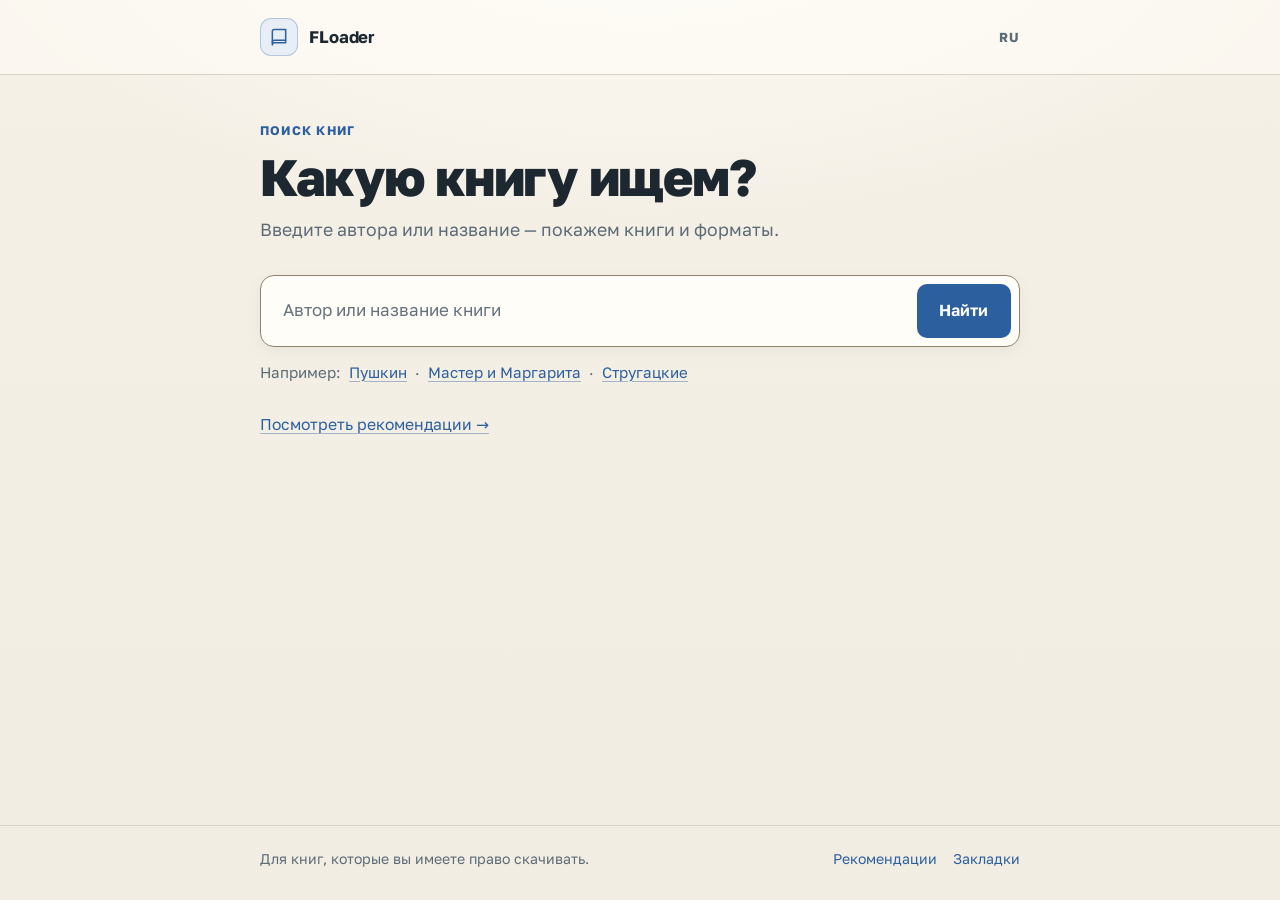
==== prototype/index.html @ ba786886 "Port search-first design and optimize catalog loading" ====
<!DOCTYPE html>
<html lang="ru">
<head>
  <meta charset="UTF-8">
  <meta name="viewport" content="width=device-width, initial-scale=1.0">
  <meta name="description" content="FLoader — простой поиск книг по автору или названию.">
  <title>FLoader — поиск книг</title>
  <link rel="icon" type="image/svg+xml" href="favicon.svg">
  <link rel="stylesheet" href="styles.css">
</head>
<body>
  <a class="skip-link" href="#main">Перейти к содержимому</a>

  <header class="site-header">
    <div class="shell header-inner">
      <a class="brand" href="#/search" aria-label="FLoader — на главную">
        <span class="brand-mark" aria-hidden="true">
          <svg viewBox="0 0 24 24" width="20" height="20" fill="none" stroke="currentColor" stroke-width="1.8" stroke-linecap="round" stroke-linejoin="round">
            <path d="M4 5.5A2.5 2.5 0 0 1 6.5 3H20v16H6.5A2.5 2.5 0 0 0 4 21.5V5.5Z"></path>
            <path d="M4 18.5A2.5 2.5 0 0 1 6.5 16H20"></path>
          </svg>
        </span>
        <span class="brand-name">FLoader</span>
      </a>
      <span class="language-label" aria-label="Язык интерфейса: русский">RU</span>
    </div>
  </header>

  <main id="main" class="shell main" tabindex="-1">
    <section id="view-search" class="view" aria-labelledby="search-title">
      <p class="eyebrow">Поиск книг</p>
      <h1 id="search-title" tabindex="-1">Какую книгу ищем?</h1>
      <p class="lead">Введите автора или название — покажем книги и форматы.</p>

      <form id="search-form" class="search-form" role="search">
        <label class="sr-only" for="search-input">Автор или название книги</label>
        <input id="search-input" name="q" type="search" placeholder="Автор или название книги" autocomplete="off" required>
        <button type="submit" class="button button-primary">Найти</button>
      </form>

      <p class="examples">
        <span>Например:</span>
        <button type="button" class="text-link" data-example="Пушкин">Пушкин</button>
        <span aria-hidden="true">·</span>
        <button type="button" class="text-link" data-example="Мастер и Маргарита">Мастер и Маргарита</button>
        <span aria-hidden="true">·</span>
        <button type="button" class="text-link" data-example="Стругацкие">Стругацкие</button>
      </p>

      <p class="quiet-link"><a href="#/recommendations" class="text-link">Посмотреть рекомендации <span aria-hidden="true">→</span></a></p>
    </section>

    <section id="view-results" class="view" hidden aria-labelledby="results-title">
      <a href="#/search" class="back-link">← Новый поиск</a>
      <p class="eyebrow">Результаты поиска</p>
      <h1 id="results-title" tabindex="-1"></h1>
      <p class="lead" id="results-lead"></p>
      <div id="results-content"></div>
    </section>

    <section id="view-author" class="view" hidden aria-labelledby="author-title">
      <a href="#/search" class="back-link">← Назад к поиску</a>
      <p class="eyebrow">Книги автора</p>
      <h1 id="author-title" tabindex="-1"></h1>
      <p class="lead" id="author-lead"></p>

      <div class="author-toolbar">
        <label class="field" for="author-filter">
          <span>Фильтр по названию</span>
          <input id="author-filter" type="search" placeholder="Введите часть названия..." autocomplete="off">
        </label>
        <div class="format-tabs" role="group" aria-label="Формат книги" id="author-formats"></div>
      </div>

      <div class="panel" id="author-books"></div>

      <div class="download-bar" id="download-bar">
        <div class="download-copy">
          <strong id="selected-count">Выбрано: 0</strong>
          <span id="selected-format">Формат EPUB</span>
        </div>
        <button type="button" class="button button-primary" id="download-button" disabled>Скачать</button>
      </div>
    </section>

    <section id="view-recommendations" class="view" hidden aria-labelledby="recs-title">
      <a href="#/search" class="back-link">← На главную</a>
      <p class="eyebrow">Что почитать</p>
      <h1 id="recs-title" tabindex="-1">Рекомендации</h1>
      <p class="lead">Несколько книг, которые советуют читатели.</p>
      <div class="panel" id="recommendations-list"></div>
      <button type="button" class="button button-secondary show-more" id="show-more-recs" hidden>Показать ещё</button>
    </section>

    <section id="view-bookmarks" class="view" hidden aria-labelledby="bookmarks-title">
      <a href="#/search" class="back-link">← На главную</a>
      <p class="eyebrow">Сохранённое</p>
      <h1 id="bookmarks-title" tabindex="-1">Закладки</h1>
      <div id="bookmarks-content"></div>
    </section>
  </main>

  <footer class="site-footer">
    <div class="shell footer-inner">
      <span>Для книг, которые вы имеете право скачивать.</span>
      <span class="footer-links">
        <a href="#/recommendations">Рекомендации</a>
        <a href="#/bookmarks">Закладки</a>
      </span>
    </div>
  </footer>

  <div class="toast" id="toast" role="status" aria-live="polite" hidden></div>

  <script src="app.js"></script>
</body>
</html>
---- prototype/styles.css ----
@font-face {
  font-family: "Golos Text";
  font-style: normal;
  font-weight: 400 900;
  font-display: swap;
  src: url("fonts/golos-text-cyrillic.woff2") format("woff2");
  unicode-range: U+0301, U+0400-045F, U+0490-0491, U+04B0-04B1, U+2116;
}

@font-face {
  font-family: "Golos Text";
  font-style: normal;
  font-weight: 400 900;
  font-display: swap;
  src: url("fonts/golos-text-latin.woff2") format("woff2");
  unicode-range: U+0000-00FF, U+0131, U+0152-0153, U+02BB-02BC, U+02C6, U+02DA, U+02DC, U+0304, U+0308, U+0329, U+2000-206F, U+20AC, U+2122, U+2191, U+2193, U+2212, U+2215, U+FEFF, U+FFFD;
}

:root {
  color-scheme: light;
  --bg: #f3eee4;
  --surface: #fffdf8;
  --surface-2: #faf6ee;
  --ink: #1d2730;
  --muted: #5d6b76;
  --faint: #65727c;
  --line: #d9d1c1;
  --control-line: #8f8370;
  --accent: #2c5f9e;
  --accent-strong: #1f4d82;
  --accent-soft: #e8eef6;
  --accent-line: rgba(44, 95, 158, 0.28);
  --shadow: 0 10px 30px rgba(45, 38, 27, 0.08);
  --shadow-soft: 0 4px 14px rgba(45, 38, 27, 0.05);
  --radius: 14px;
  --radius-sm: 10px;
  --font: "Golos Text", "Segoe UI", ui-sans-serif, system-ui, -apple-system, BlinkMacSystemFont, sans-serif;
}

* {
  box-sizing: border-box;
}

html {
  min-width: 320px;
}

body {
  display: flex;
  flex-direction: column;
  min-height: 100dvh;
  margin: 0;
  background: var(--bg);
  color: var(--ink);
  font-family: var(--font);
  font-size: 1.0625rem;
  line-height: 1.55;
  letter-spacing: 0;
  -webkit-font-smoothing: antialiased;
  text-rendering: optimizeLegibility;
}

body::before {
  content: "";
  position: fixed;
  inset: 0;
  z-index: -1;
  background:
    radial-gradient(1100px 520px at 50% -12%, rgba(255, 253, 248, 0.92), transparent 64%),
    linear-gradient(180deg, #f5f0e6 0%, #f2ede3 100%);
  pointer-events: none;
}

[hidden] {
  display: none !important;
}

h1,
h2,
h3,
p {
  margin-top: 0;
}

a {
  color: inherit;
}

button,
input {
  font: inherit;
}

a:focus-visible,
button:focus-visible,
input:focus-visible,
summary:focus-visible {
  outline: 3px solid var(--accent);
  outline-offset: 2px;
}

.skip-link {
  position: absolute;
  top: 8px;
  left: 8px;
  z-index: 100;
  transform: translateY(-160%);
  border-radius: 8px;
  background: var(--ink);
  color: #ffffff;
  padding: 0.6rem 0.9rem;
  text-decoration: none;
}

.skip-link:focus {
  transform: none;
}

.sr-only {
  position: absolute;
  width: 1px;
  height: 1px;
  padding: 0;
  margin: -1px;
  overflow: hidden;
  clip: rect(0, 0, 0, 0);
  white-space: nowrap;
  border: 0;
}

.shell {
  width: min(760px, calc(100% - 32px));
  margin-inline: auto;
}

.site-header {
  border-bottom: 1px solid var(--line);
  background: rgba(255, 253, 248, 0.55);
}

.header-inner {
  display: flex;
  align-items: center;
  justify-content: space-between;
  gap: 1rem;
  padding: 16px 0;
}

.brand {
  display: inline-flex;
  align-items: center;
  gap: 0.7rem;
  color: var(--ink);
  text-decoration: none;
  font-size: 1.05rem;
  font-weight: 700;
  letter-spacing: -0.01em;
}

.brand-mark {
  display: inline-grid;
  place-items: center;
  width: 38px;
  height: 38px;
  border: 1px solid var(--accent-line, rgba(44, 95, 158, 0.28));
  border-radius: 11px;
  background: var(--accent-soft);
  color: var(--accent);
}

.brand:hover .brand-mark {
  border-color: var(--accent);
}

.language-label {
  display: inline-flex;
  align-items: center;
  justify-content: center;
  min-height: 28px;
  color: var(--muted);
  font-size: 0.82rem;
  font-weight: 700;
  letter-spacing: 0.08em;
}

.main {
  flex: 1;
  padding: 30px 0 48px;
}

.eyebrow {
  margin-bottom: 0.55rem;
  color: var(--accent);
  font-size: 0.78rem;
  font-weight: 700;
  letter-spacing: 0.1em;
  text-transform: uppercase;
}

h1 {
  margin-bottom: 0.75rem;
  font-size: clamp(2.2rem, 6.4vw, 3.2rem);
  line-height: 1.08;
  font-weight: 800;
  letter-spacing: -0.025em;
}

h1:focus {
  outline: none;
}

h2 {
  margin-bottom: 0;
  font-size: 1.28rem;
  font-weight: 650;
  letter-spacing: -0.01em;
}

.lead {
  max-width: 50ch;
  margin-bottom: 0;
  color: var(--muted);
  font-size: 1.06rem;
  line-height: 1.6;
}

.search-form {
  display: grid;
  grid-template-columns: 1fr;
  gap: 8px;
  margin-top: 26px;
  border: 1px solid var(--control-line);
  border-radius: var(--radius);
  background: var(--surface);
  box-shadow: var(--shadow-soft);
  padding: 8px;
}

.search-form input {
  width: 100%;
  min-height: 54px;
  border: 0;
  border-radius: var(--radius-sm);
  background: transparent;
  color: var(--ink);
  padding: 0.75rem 0.9rem;
  font-size: 1.06rem;
}

.search-form input::placeholder {
  color: var(--faint);
}

.search-form input:focus-visible {
  outline: none;
}

.search-form:focus-within {
  border-color: var(--accent);
  box-shadow: 0 0 0 3px rgba(44, 95, 158, 0.14);
}

.button {
  display: inline-flex;
  align-items: center;
  justify-content: center;
  min-height: 48px;
  border: 1px solid transparent;
  border-radius: var(--radius-sm);
  padding: 0.7rem 1.1rem;
  cursor: pointer;
  font-size: 1rem;
  font-weight: 650;
  text-decoration: none;
  transition: background 150ms ease, border-color 150ms ease, color 150ms ease, transform 150ms ease;
}

.button:not(:disabled):hover {
  transform: translateY(-1px);
}

.button:disabled {
  cursor: not-allowed;
  opacity: 0.55;
}

.button-primary {
  background: var(--accent);
  color: #ffffff;
}

.button-primary:not(:disabled):hover {
  background: var(--accent-strong);
}

.button-secondary {
  border-color: var(--control-line);
  background: var(--surface);
  color: var(--ink);
}

.button-secondary:hover {
  border-color: var(--accent);
  color: var(--accent);
}

.search-form .button {
  min-height: 54px;
}

.examples {
  display: flex;
  flex-wrap: wrap;
  align-items: baseline;
  gap: 0.15rem 0.5rem;
  margin: 14px 0 0;
  color: var(--muted);
  font-size: 0.94rem;
}

.text-link {
  border: 0;
  background: transparent;
  color: var(--accent);
  cursor: pointer;
  padding: 0;
  font: inherit;
  text-align: left;
  text-decoration: underline;
  text-decoration-color: rgba(44, 95, 158, 0.4);
  text-underline-offset: 0.18em;
}

.text-link:hover {
  color: var(--accent-strong);
  text-decoration-color: currentColor;
}

.quiet-link {
  margin: 28px 0 0;
  font-size: 0.98rem;
}

.back-link {
  display: inline-flex;
  align-items: center;
  gap: 0.3rem;
  margin-bottom: 24px;
  color: var(--muted);
  font-size: 0.95rem;
  text-decoration: none;
}

.back-link:hover {
  color: var(--accent);
}

.panel {
  overflow: hidden;
  margin-top: 18px;
  border: 1px solid var(--line);
  border-radius: var(--radius);
  background: var(--surface);
  box-shadow: var(--shadow);
}

.row {
  display: grid;
  grid-template-columns: minmax(0, 1fr);
  gap: 0.9rem;
  padding: 17px 18px;
  border-bottom: 1px solid var(--line);
}

.row:last-child {
  border-bottom: 0;
}

.book-main {
  min-width: 0;
}

.book-main h3,
.book-title {
  margin: 0;
  overflow-wrap: anywhere;
  font-size: 1.06rem;
  line-height: 1.35;
  font-weight: 650;
}

label.book-title {
  display: block;
  cursor: pointer;
}

.bookmark-toggle {
  display: block;
  margin-top: 0.55rem;
  font-size: 0.88rem;
}

.empty-inline {
  margin: 0;
  padding: 26px 20px;
  color: var(--muted);
  text-align: center;
}

.byline {
  margin: 0.3rem 0 0;
  color: var(--muted);
  font-size: 0.95rem;
}

.details {
  margin-top: 0.45rem;
}

.details summary {
  width: fit-content;
  color: var(--accent);
  cursor: pointer;
  font-size: 0.9rem;
  font-weight: 600;
  text-underline-offset: 0.18em;
}

.details summary:hover {
  text-decoration: underline;
}

.details summary::marker {
  color: var(--accent);
}

.details p {
  max-width: 64ch;
  margin: 0.55rem 0 0;
  color: var(--muted);
  font-size: 0.96rem;
  line-height: 1.6;
}

.row-actions {
  display: flex;
  flex-direction: column;
  align-items: flex-start;
  gap: 0.4rem;
}

.action-label {
  color: var(--muted);
  font-size: 0.82rem;
  font-weight: 600;
}

.formats {
  display: flex;
  flex-wrap: wrap;
  gap: 6px;
}

.format-button {
  display: inline-flex;
  align-items: center;
  justify-content: center;
  min-height: 44px;
  border: 1px solid var(--control-line);
  border-radius: 8px;
  background: var(--surface-2);
  color: var(--accent);
  padding: 0.45rem 0.7rem;
  cursor: pointer;
  font-size: 0.9rem;
  font-weight: 700;
  letter-spacing: 0.02em;
  transition: border-color 150ms ease, background 150ms ease;
}

.format-button:hover {
  border-color: var(--accent);
  background: var(--accent-soft);
}

.section-heading {
  display: flex;
  align-items: baseline;
  justify-content: space-between;
  gap: 1rem;
  margin: 28px 0 8px;
}

.section-heading:first-child {
  margin-top: 0;
}

.count {
  color: var(--muted);
  font-size: 0.9rem;
}

.author-row {
  display: flex;
  align-items: center;
  justify-content: space-between;
  gap: 1rem;
  padding: 16px 18px;
  border-bottom: 1px solid var(--line);
  text-decoration: none;
}

.author-row:last-child {
  border-bottom: 0;
}

.author-row:hover {
  background: var(--surface-2);
}

.author-name {
  display: block;
  font-size: 1.04rem;
  font-weight: 650;
}

.author-meta {
  display: block;
  margin-top: 0.15rem;
  color: var(--muted);
  font-size: 0.9rem;
}

.row-arrow {
  flex: 0 0 auto;
  color: var(--accent);
  font-size: 1.35rem;
  line-height: 1;
}

.author-toolbar {
  display: grid;
  grid-template-columns: 1fr;
  gap: 16px;
  margin: 22px 0 0;
}

.field span {
  display: block;
  margin-bottom: 0.4rem;
  color: var(--muted);
  font-size: 0.9rem;
  font-weight: 600;
}

.field input {
  width: 100%;
  min-height: 48px;
  border: 1px solid var(--control-line);
  border-radius: var(--radius-sm);
  background: var(--surface);
  color: var(--ink);
  padding: 0.65rem 0.8rem;
  font-size: 1rem;
}

.field input::placeholder {
  color: var(--faint);
}

.field input:focus {
  border-color: var(--accent);
}

.format-tabs {
  display: flex;
  flex-wrap: wrap;
  gap: 8px;
}

.format-tab {
  min-height: 44px;
  border: 1px solid var(--control-line);
  border-radius: var(--radius-sm);
  background: var(--surface);
  color: var(--muted);
  padding: 0.5rem 0.8rem;
  cursor: pointer;
  font-size: 0.92rem;
  font-weight: 650;
}

.format-tab:hover {
  border-color: var(--accent);
  color: var(--accent);
}

.format-tab.active {
  border-color: var(--accent);
  background: var(--accent-soft);
  color: var(--accent);
}

.author-book {
  grid-template-columns: auto minmax(0, 1fr);
  align-items: start;
}

.row.author-book {
  grid-template-columns: auto minmax(0, 1fr);
}

.book-checkbox {
  width: 24px;
  height: 24px;
  margin: 2px 0 0;
  accent-color: var(--accent);
  cursor: pointer;
}

.author-book.is-selected {
  background: var(--accent-soft);
}

.download-bar {
  position: sticky;
  bottom: 12px;
  z-index: 5;
  display: grid;
  grid-template-columns: 1fr;
  gap: 10px;
  margin-top: 16px;
  border: 1px solid var(--accent-line, rgba(44, 95, 158, 0.28));
  border-radius: var(--radius);
  background: var(--surface);
  box-shadow: var(--shadow);
  padding: 12px;
}

.download-copy {
  display: grid;
  gap: 0.15rem;
}

.download-copy strong {
  font-size: 1rem;
  font-weight: 650;
}

.download-copy span {
  color: var(--muted);
  font-size: 0.9rem;
}

.show-more {
  width: 100%;
  margin-top: 14px;
  border-style: dashed;
  background: transparent;
}

.empty-state {
  display: grid;
  place-items: center;
  gap: 1rem;
  margin-top: 18px;
  border: 1px solid var(--line);
  border-radius: var(--radius);
  background: var(--surface);
  box-shadow: var(--shadow-soft);
  padding: 42px 22px;
  text-align: center;
}

.empty-state p {
  max-width: 34ch;
  margin: 0;
  color: var(--muted);
}

.site-footer {
  border-top: 1px solid var(--line);
  padding: 22px 0 30px;
}

.footer-inner {
  display: flex;
  flex-direction: column;
  gap: 0.75rem;
  color: var(--muted);
  font-size: 0.88rem;
}

.footer-links {
  display: flex;
  flex-wrap: wrap;
  gap: 1rem;
}

.footer-links a {
  color: var(--accent);
  text-decoration: none;
}

.footer-links a:hover {
  text-decoration: underline;
}

.toast {
  position: fixed;
  right: 16px;
  bottom: calc(16px + env(safe-area-inset-bottom));
  left: 16px;
  z-index: 50;
  display: grid;
  gap: 0.15rem;
  max-width: 420px;
  margin-inline: auto;
  border: 1px solid rgba(255, 255, 255, 0.14);
  border-radius: var(--radius-sm);
  background: var(--ink);
  color: #ffffff;
  box-shadow: 0 12px 32px rgba(29, 39, 48, 0.24);
  padding: 0.8rem 1rem;
  font-size: 0.92rem;
  animation: toast-in 180ms ease-out both;
}

.toast strong {
  font-size: 0.95rem;
  font-weight: 650;
}

.toast span {
  color: rgba(255, 255, 255, 0.78);
}

body[data-view="author"] .toast {
  bottom: calc(112px + env(safe-area-inset-bottom));
}

@keyframes toast-in {
  from {
    opacity: 0;
    transform: translateY(6px);
  }
  to {
    opacity: 1;
    transform: none;
  }
}

@media (min-width: 560px) {
  .search-form {
    grid-template-columns: minmax(0, 1fr) auto;
    gap: 10px;
    padding: 8px;
  }

  .search-form .button {
    padding-inline: 1.35rem;
  }

  .search-form input {
    border-color: transparent;
    background: transparent;
  }

  .search-form input:focus {
    border-color: transparent;
    outline: none;
    box-shadow: none;
  }

  .search-form:focus-within {
    border-color: var(--accent);
    box-shadow: 0 0 0 3px rgba(44, 95, 158, 0.12);
  }

  .row {
    grid-template-columns: minmax(0, 1fr) auto;
    align-items: start;
    gap: 1rem;
    padding: 18px 20px;
  }

  .row.author-book {
    grid-template-columns: auto minmax(0, 1fr);
  }

  .row-actions {
    align-items: flex-end;
  }

  .author-toolbar {
    grid-template-columns: minmax(0, 1fr) auto;
    align-items: end;
  }

  .format-tabs {
    justify-content: flex-end;
  }

  .download-bar {
    grid-template-columns: minmax(0, 1fr) auto;
    align-items: center;
    gap: 1rem;
    padding: 12px 14px;
  }

  .download-bar .button {
    min-width: 150px;
  }

  .footer-inner {
    flex-direction: row;
    align-items: center;
    justify-content: space-between;
  }
}

@media (min-width: 760px) {
  .header-inner {
    padding: 18px 0;
  }

  .main {
    padding: 46px 0 64px;
  }

  .search-form {
    margin-top: 30px;
  }

  .lead {
    font-size: 1.1rem;
  }
}

@media (prefers-reduced-motion: reduce) {
  *,
  *::before,
  *::after {
    scroll-behavior: auto !important;
    animation-duration: 0.01ms !important;
    animation-iteration-count: 1 !important;
    transition-duration: 0.01ms !important;
  }
}
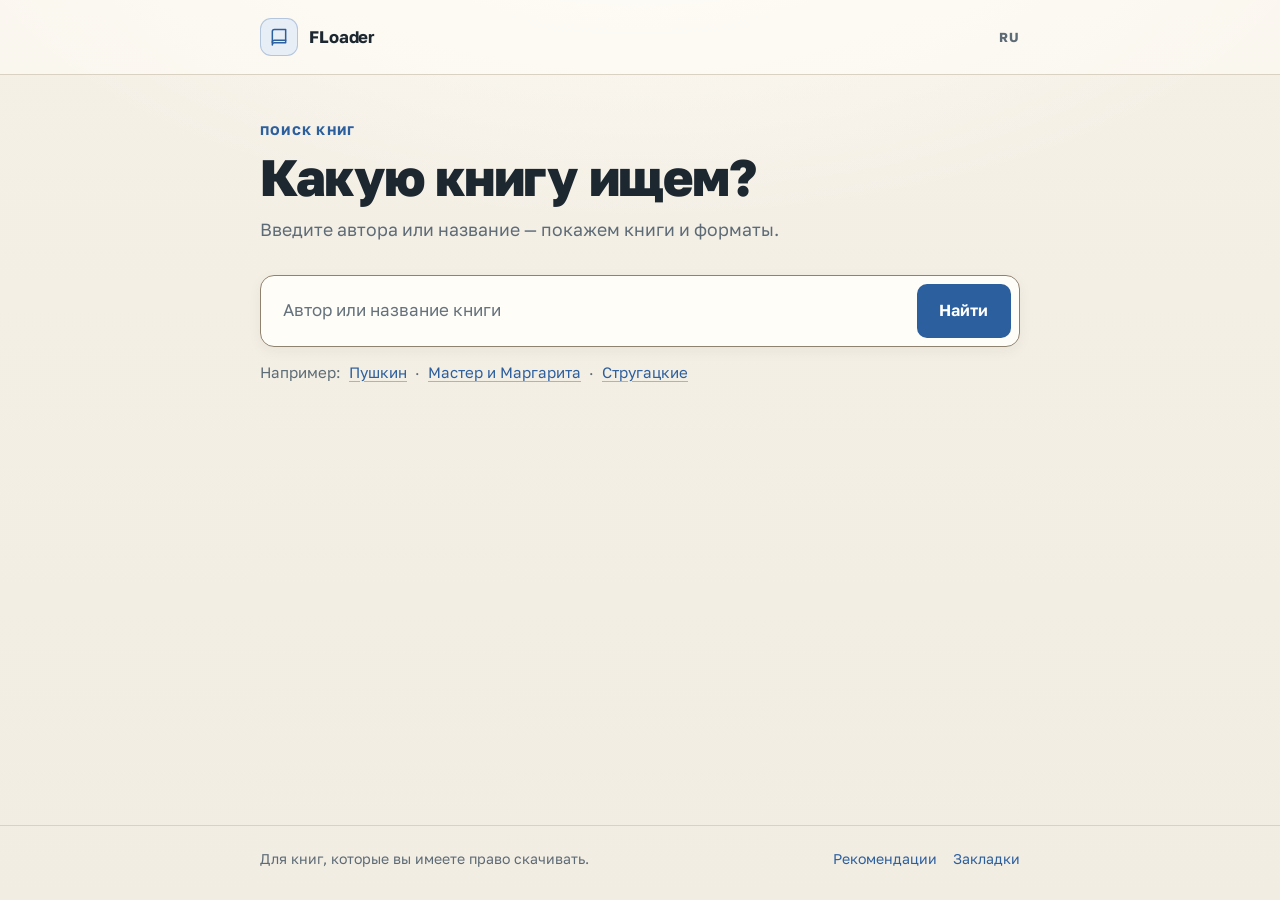
==== commit d824859c: "Remove duplicate recommendations link" ====
--- a/prototype/index.html
+++ b/prototype/index.html
@@ -46,8 +46,6 @@
         <span aria-hidden="true">·</span>
         <button type="button" class="text-link" data-example="Стругацкие">Стругацкие</button>
       </p>
-
-      <p class="quiet-link"><a href="#/recommendations" class="text-link">Посмотреть рекомендации <span aria-hidden="true">→</span></a></p>
     </section>
 
     <section id="view-results" class="view" hidden aria-labelledby="results-title">
